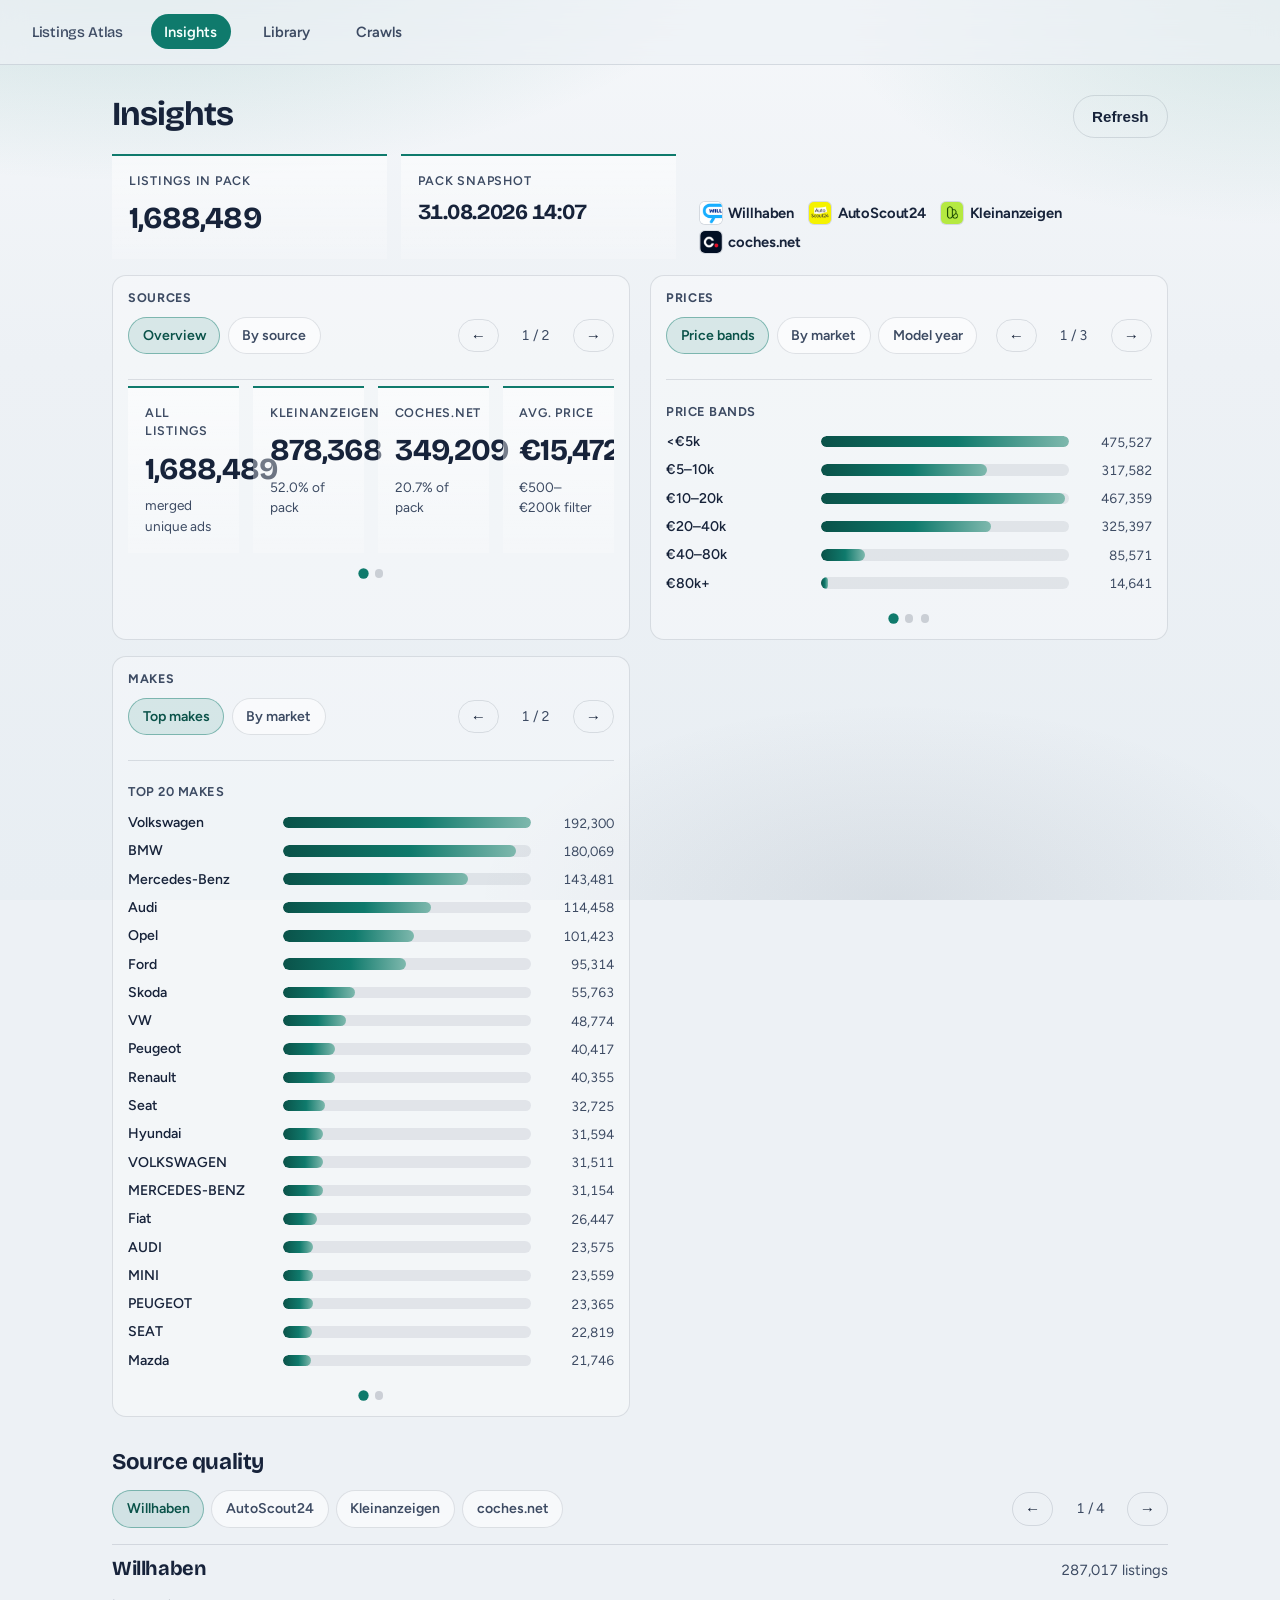
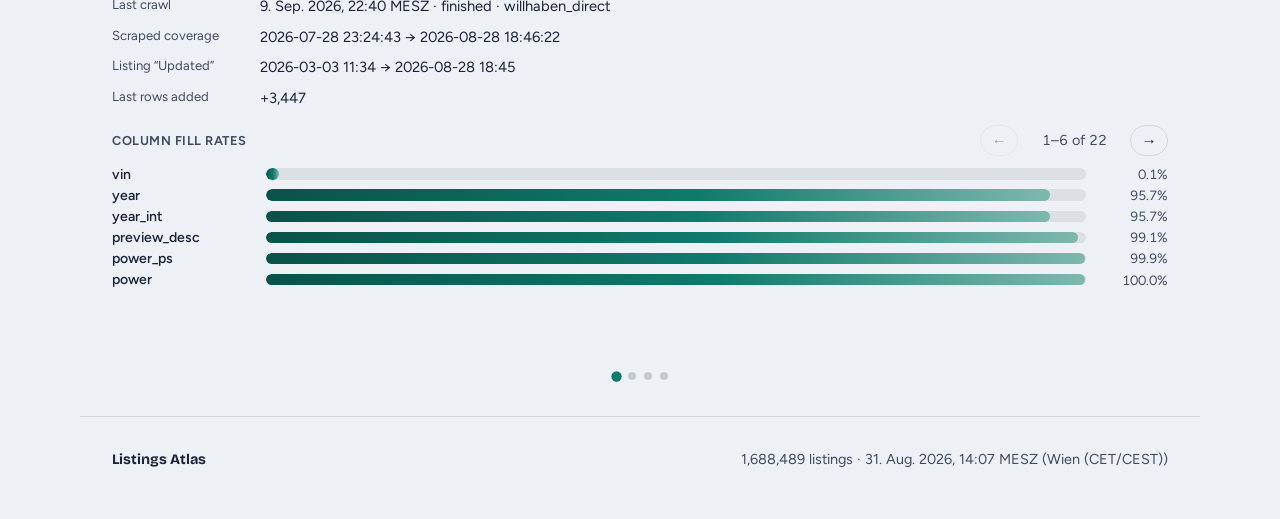
==== index.html @ 7bcf7cda "chore(atlas): publish launch UI assets: index.html" ====
<!doctype html>
<html lang="en">
  <head>
    <meta charset="utf-8" />
    <meta name="viewport" content="width=device-width, initial-scale=1" />
    <title>Listings Atlas — Willhaben · AutoScout · Kleinanzeigen · coches</title>
    <meta
      name="description"
      content="Interactive market dashboard for merged Willhaben, AutoScout24, Kleinanzeigen, and coches.net car listings."
    />
    <link rel="preconnect" href="https://fonts.googleapis.com" />
    <link rel="preconnect" href="https://fonts.gstatic.com" crossorigin />
    <link
      href="https://fonts.googleapis.com/css2?family=Bricolage+Grotesque:opsz,wght@12..96,500..800&family=Figtree:wght@400;500;600;700&display=swap"
      rel="stylesheet"
    />
    <link rel="stylesheet" href="assets/dashboard.css?v=20261003b" />
  </head>
  <body>
    <div class="atmosphere" aria-hidden="true"></div>

    <header class="site-nav">
      <a class="brand-mark" href="#insights">Listings Atlas</a>
      <nav class="panel-nav" aria-label="Primary">
        <a href="#insights" data-panel="insights">Insights</a>
        <a href="#library" data-panel="library">Library</a>
        <a href="#crawls" data-panel="crawls">Crawls</a>
      </nav>
    </header>

    <main id="top">
      <!-- Default panel -->
      <section id="insights" class="panel section insights is-active" data-panel="insights">
        <div class="section-head panel-head">
          <h2>Insights</h2>
          <button type="button" class="btn ghost board-refresh" id="sources-refresh" data-board="sources">
            Refresh
          </button>
        </div>

        <div class="insights-kpis">
          <div class="kpi-row" id="sources-kpis"></div>
          <div class="sources-head-logos" id="sources-head-logos" aria-label="Marketplace sources"></div>
        </div>
        <p class="sources-meta" id="sources-meta" hidden></p>

        <div class="insights-grid">
          <div class="insights-block" id="markets">
            <h3 class="insights-block-title">Sources</h3>
            <div id="markets-board"></div>
          </div>
          <div class="insights-block" id="prices">
            <h3 class="insights-block-title">Prices</h3>
            <div id="prices-board"></div>
          </div>
          <div class="insights-block" id="makes">
            <h3 class="insights-block-title">Makes</h3>
            <div id="makes-board"></div>
          </div>
        </div>

        <div class="insights-quality" id="sources">
          <div class="section-head panel-head panel-head--sub">
            <h3>Source quality</h3>
          </div>
          <div id="sources-board" class="sources-board"></div>
        </div>
      </section>

      <section id="library" class="panel section explore" data-panel="library">
        <div class="section-head panel-head">
          <h2>Library</h2>
        </div>

        <div id="db-gate" class="db-gate db-gate--compact">
          <p class="db-gate-hint">Connect to query listings, or load a local <code>.db</code>.</p>
          <div class="db-api-fields">
            <label class="db-api-field">
              Query API URL
              <input
                id="db-api-url"
                type="url"
                autocomplete="off"
                spellcheck="false"
                placeholder="https://listings-atlas-query.fly.dev"
              />
            </label>
            <label class="db-api-field">
              Atlas query key
              <input
                id="db-api-key"
                type="password"
                autocomplete="off"
                spellcheck="false"
                placeholder="ATLAS_QUERY_KEY"
              />
            </label>
          </div>
          <div class="db-actions">
            <button type="button" class="btn primary" id="db-api-connect">
              Connect
            </button>
            <label class="btn ghost file-btn">
              Load local .db
              <input id="db-file" type="file" accept=".db,application/octet-stream" hidden />
            </label>
          </div>
          <div id="db-progress" class="db-progress" hidden>
            <div class="db-progress-track">
              <div id="db-progress-fill" class="db-progress-fill"></div>
            </div>
            <p id="db-progress-label" class="db-progress-label">Preparing…</p>
          </div>
        </div>

        <div id="explore-app" class="explore-app" hidden>
          <form id="filter-form" class="filter-form" autocomplete="off">
            <div class="filter-essentials">
              <div class="field">
                <span>Make</span>
                <div class="combo" data-combo="make"></div>
              </div>
              <label class="field">
                <span>Model</span>
                <input name="model" type="search" placeholder="e.g. Golf" />
              </label>
            </div>

            <div id="active-filter-chips" class="active-filter-chips" hidden></div>

            <div class="filter-quick-actions">
              <button type="button" class="btn ghost" id="more-filters-btn" aria-expanded="false" aria-controls="more-filters">
                More filters
              </button>
              <button type="button" class="btn ghost" id="vin-mode-btn" aria-expanded="false" aria-controls="vin-search-panel">
                Decode VIN
              </button>
            </div>

            <div id="vin-search-panel" class="vin-search-panel" hidden>
              <label class="field">
                <span>VIN</span>
                <input
                  name="vin"
                  type="search"
                  spellcheck="false"
                  autocomplete="off"
                  placeholder="17-char VIN → decode comps"
                />
              </label>
              <label class="field field-narrow">
                <span>Year ±</span>
                <input
                  name="year_tol"
                  type="number"
                  inputmode="numeric"
                  min="0"
                  max="10"
                  value="2"
                  title="Year tolerance for VIN decode comps"
                />
              </label>
            </div>

            <div id="more-filters" class="more-filters" hidden>
              <div class="filter-grid">
                <div class="field">
                  <span>Source</span>
                  <div class="combo" data-combo="source" data-multiple="true"></div>
                </div>
                <div class="field">
                  <span>Fuel</span>
                  <div class="combo" data-combo="fuel_type"></div>
                </div>
                <div class="field">
                  <span>Transmission</span>
                  <div class="combo" data-combo="transmission"></div>
                </div>
                <div class="field">
                  <span>Body type</span>
                  <div class="combo" data-combo="body_type"></div>
                </div>
                <label class="field wide">
                  <span>Title / location / Ad ID</span>
                  <input
                    name="q"
                    type="search"
                    placeholder="Search title, location, ad id"
                  />
                </label>
              </div>

              <div class="range-grid">
                <fieldset class="range-field">
                  <legend>Price (€)</legend>
                  <div class="range-inputs">
                    <input name="price_min" type="number" inputmode="decimal" placeholder="Min" />
                    <span>–</span>
                    <input name="price_max" type="number" inputmode="decimal" placeholder="Max" />
                  </div>
                </fieldset>
                <fieldset class="range-field">
                  <legend>Year</legend>
                  <div class="range-inputs">
                    <input name="year_min" type="number" inputmode="numeric" placeholder="Min" />
                    <span>–</span>
                    <input name="year_max" type="number" inputmode="numeric" placeholder="Max" />
                  </div>
                </fieldset>
                <fieldset class="range-field">
                  <legend>Mileage (km)</legend>
                  <div class="range-inputs">
                    <input name="km_min" type="number" inputmode="numeric" placeholder="Min" />
                    <span>–</span>
                    <input name="km_max" type="number" inputmode="numeric" placeholder="Max" />
                  </div>
                </fieldset>
                <fieldset class="range-field">
                  <legend>Power (PS)</legend>
                  <div class="range-inputs">
                    <input name="ps_min" type="number" inputmode="numeric" placeholder="Min" />
                    <span>–</span>
                    <input name="ps_max" type="number" inputmode="numeric" placeholder="Max" />
                  </div>
                </fieldset>
              </div>
            </div>

            <div class="filter-actions filter-actions--inline">
              <button type="submit" class="btn primary" id="apply-filters-btn">Show results</button>
              <button type="reset" class="btn ghost">Reset</button>
              <p id="result-meta" class="result-meta">Connected — set make or filters, then show results.</p>
            </div>
          </form>

          <div id="explore-sticky-bar" class="explore-sticky-bar" hidden>
            <button type="reset" form="filter-form" class="btn ghost">Reset</button>
            <button type="submit" form="filter-form" class="btn primary" id="sticky-apply-btn">
              Show results
            </button>
          </div>

          <div id="vin-decode-panel" class="vin-decode-panel" hidden>
            <div class="vin-decode-head">
              <h3>VIN decode → comps</h3>
              <p id="vin-decode-summary" class="vin-decode-summary"></p>
            </div>
            <div id="vin-decode-stats" class="vin-decode-stats"></div>
          </div>

          <div class="table-wrap">
            <table class="results" id="results-table">
              <thead>
                <tr>
                  <th>Match</th>
                  <th>Source</th>
                  <th>Make</th>
                  <th>Model</th>
                  <th>Year</th>
                  <th>Price</th>
                  <th>Km</th>
                  <th>VIN</th>
                  <th>Fuel</th>
                  <th>Location</th>
                  <th>Link</th>
                </tr>
              </thead>
              <tbody id="results-body">
                <tr class="empty-row">
                  <td colspan="11">No query yet.</td>
                </tr>
              </tbody>
            </table>
          </div>

          <div class="pager" id="pager" hidden>
            <button type="button" class="btn ghost" id="page-prev">Previous</button>
            <span id="page-label">Page 1</span>
            <button type="button" class="btn ghost" id="page-next">Next</button>
          </div>
        </div>
      </section>

      <section id="crawls" class="panel section crawls" data-panel="crawls">
        <div class="section-head panel-head">
          <h2>Crawls</h2>
          <button type="button" class="btn ghost board-refresh" id="crawls-refresh" data-board="crawls">
            Refresh
          </button>
        </div>

        <div class="crawl-launch-panel">
          <details class="crawl-automation-settings" id="crawl-automation-settings">
            <summary>Automation credentials</summary>
            <label class="crawl-launch-field crawl-launch-field--wide">GitHub PAT (listings-atlas-)
              <input id="crawl-github-token" type="password" autocomplete="off" spellcheck="false" placeholder="github_pat_… Contents write" />
            </label>
            <label class="crawl-launch-field crawl-launch-field--wide">Webhook URL (optional)
              <input id="crawl-webhook-url" type="url" autocomplete="off" spellcheck="false" placeholder="https://api2.cursor.sh/automations/webhook/…" />
            </label>
            <label class="crawl-launch-field crawl-launch-field--wide">Bearer token (optional)
              <input id="crawl-webhook-token" type="password" autocomplete="off" spellcheck="false" placeholder="crsr_…" />
            </label>
            <button type="button" class="btn ghost" id="crawl-webhook-save">Save on this device</button>
          </details>

          <div class="crawl-launch-toolbar">
            <label class="crawl-launch-field crawl-launch-field--inline">Wave name
              <input id="crawl-wave-name" type="text" maxlength="40" placeholder="stale-first" autocomplete="off" />
            </label>
            <label class="crawl-stale-toggle">
              <input type="checkbox" id="crawl-stale-only" />
              Stale only
            </label>
            <label class="crawl-launch-field crawl-launch-field--inline crawl-fresh-hours">
              Fresh within (h)
              <input id="crawl-fresh-hours" type="number" min="1" max="720" value="168" inputmode="numeric" title="Keys crawled within this window are skipped when Stale only is checked" />
            </label>
            <span id="crawl-wave-summary" class="crawl-wave-summary">Loading sources…</span>
            <button type="button" class="btn primary" id="crawl-wave-launch" disabled>Launch all sources</button>
          </div>
          <div class="crawl-launch-toolbar crawl-consolidate-toolbar">
            <label class="crawl-stale-toggle">
              <input type="checkbox" id="crawl-consolidate-wave-only" checked />
              Last wave only
            </label>
            <button type="button" class="btn ghost" id="crawl-consolidate">
              Update listings
            </button>
          </div>
          <p class="crawl-wave-status" id="crawl-wave-status" hidden></p>

          <div id="crawl-sources-board" class="crawl-sources-board"></div>
        </div>

        <div class="kpi-row" id="crawl-kpis"></div>
        <p class="crawl-board-meta" id="crawl-board-meta">Loading crawl status…</p>
        <label class="crawl-wave-filter" id="crawl-wave-filter-label" hidden>
          <input type="checkbox" id="crawl-filter-wave" />
          <span id="crawl-filter-wave-text"></span>
        </label>

        <div class="table-wrap crawl-table-wrap">
          <table class="results crawl-table" id="crawl-runs-table">
            <thead>
              <tr>
                <th>Status</th>
                <th>Job / worker</th>
                <th>Source</th>
                <th>Makes</th>
                <th>Started (Wien)</th>
                <th>Finished (Wien)</th>
                <th>Rows</th>
                <th>Links</th>
              </tr>
            </thead>
            <tbody id="crawl-runs-body"></tbody>
          </table>
        </div>
        <p class="crawl-empty" id="crawl-empty" hidden>
          No crawls recorded yet. Launch a wave above, then Refresh.
        </p>
      </section>

      <dialog id="row-dialog" class="row-dialog">
        <form method="dialog" class="row-dialog-inner">
          <header>
            <h3 id="row-dialog-title">Listing</h3>
            <button type="submit" class="btn ghost" value="close">Close</button>
          </header>
          <div id="row-dialog-body" class="row-dialog-body"></div>
        </form>
      </dialog>
    </main>

    <footer class="site-foot">
      <span>Listings Atlas</span>
      <span id="generated-meta">Loading summary…</span>
    </footer>

    <script src="assets/dashboard.js?v=20261003b" type="module"></script>
  </body>
</html>
---- assets/dashboard.css ----
:root {
  --ink: #17233a;
  --ink-soft: #3d4b63;
  --paper: #edf1f5;
  --paper-2: #e2e8ef;
  --line: rgba(23, 35, 58, 0.12);
  --accent: #0f7a6c;
  --accent-deep: #0a5249;
  --glow: #7eb8ad;
  --warn: #b45309;
  --font-display: "Bricolage Grotesque", Georgia, serif;
  --font-body: "Figtree", system-ui, sans-serif;
  --max: 1120px;
  --radius: 14px;
}

*,
*::before,
*::after {
  box-sizing: border-box;
}

html {
  scroll-behavior: smooth;
}

body {
  margin: 0;
  color: var(--ink);
  font-family: var(--font-body);
  background: var(--paper);
  line-height: 1.5;
  min-height: 100vh;
}

.atmosphere {
  position: fixed;
  inset: 0;
  z-index: -1;
  background:
    radial-gradient(ellipse 90% 55% at 10% -10%, rgba(15, 122, 108, 0.22), transparent 55%),
    radial-gradient(ellipse 70% 50% at 100% 0%, rgba(126, 184, 173, 0.28), transparent 50%),
    radial-gradient(ellipse 60% 40% at 70% 100%, rgba(23, 35, 58, 0.08), transparent 55%),
    linear-gradient(180deg, #f5f7fa 0%, var(--paper) 40%, #e8eef3 100%);
  animation: drift 18s ease-in-out infinite alternate;
}

@keyframes drift {
  from {
    transform: scale(1) translate3d(0, 0, 0);
  }
  to {
    transform: scale(1.04) translate3d(-1.5%, 1%, 0);
  }
}

.site-nav {
  position: sticky;
  top: 0;
  z-index: 10;
  display: flex;
  align-items: center;
  justify-content: flex-start;
  gap: 1rem 1.5rem;
  flex-wrap: wrap;
  padding: 0.9rem clamp(1rem, 3vw, 2rem);
  backdrop-filter: blur(12px);
  background: rgba(237, 241, 245, 0.72);
  border-bottom: 1px solid var(--line);
}

.brand-mark {
  font-family: var(--font-display);
  font-weight: 700;
  font-size: 1.05rem;
  letter-spacing: -0.02em;
  color: var(--ink);
  text-decoration: none;
}

.site-nav nav {
  display: flex;
  flex-wrap: wrap;
  gap: 0.85rem 1.15rem;
}

.site-nav a {
  color: var(--ink-soft);
  text-decoration: none;
  font-size: 0.92rem;
  font-weight: 500;
}

.site-nav a:hover {
  color: var(--accent-deep);
}

.btn {
  display: inline-flex;
  align-items: center;
  justify-content: center;
  padding: 0.75rem 1.15rem;
  border-radius: 999px;
  text-decoration: none;
  font-weight: 600;
  font-size: 0.95rem;
  border: 1px solid transparent;
  transition: transform 0.2s ease, background 0.2s ease, color 0.2s ease;
}

.btn:hover {
  transform: translateY(-1px);
}

.btn.primary {
  background: var(--accent);
  color: #f4fffc;
}

.btn.primary:hover {
  background: var(--accent-deep);
}

.btn.ghost {
  background: transparent;
  border-color: var(--line);
  color: var(--ink);
}

.btn.ghost:hover {
  border-color: var(--accent);
  color: var(--accent-deep);
}

.section {
  max-width: var(--max);
  margin: 0 auto;
  padding: clamp(2.5rem, 6vh, 4rem) clamp(1rem, 3vw, 2rem);
  scroll-margin-top: 4.5rem;
}

.section-head {
  margin-bottom: 1.5rem;
  max-width: 46rem;
  display: flex;
  align-items: flex-start;
  justify-content: space-between;
  gap: 1rem;
}

.section-head-copy {
  min-width: 0;
  flex: 1;
}

.section-head h2 {
  margin: 0;
  font-family: var(--font-display);
  font-size: clamp(1.55rem, 3vw, 2.1rem);
  letter-spacing: -0.03em;
  line-height: 1.15;
}

.section-head p {
  margin: 0.55rem 0 0;
  color: var(--ink-soft);
}

.section-head.sources-head {
  max-width: none;
  align-items: center;
}

.sources-head .section-head-copy {
  display: flex;
  flex-wrap: wrap;
  align-items: center;
  gap: 0.65rem 1.25rem;
}

.sources-head-logos {
  display: flex;
  flex-wrap: wrap;
  align-items: center;
  gap: 0.45rem 0.95rem;
  min-width: 0;
}

.sources-head-logos:empty {
  display: none;
}

.board-refresh {
  flex: 0 0 auto;
  margin-top: 0.2rem;
}

.sources-head .board-refresh {
  margin-top: 0;
}

.board-refresh:disabled {
  opacity: 0.65;
  cursor: wait;
}

.kpi-row {
  display: grid;
  grid-template-columns: repeat(4, minmax(0, 1fr));
  gap: 0.85rem;
  margin-bottom: 1.25rem;
}

@media (max-width: 860px) {
  .kpi-row {
    grid-template-columns: repeat(2, minmax(0, 1fr));
  }
}

.kpi {
  padding: 1rem 1.05rem 1.05rem;
  border-top: 2px solid var(--accent);
  background: linear-gradient(180deg, rgba(255, 255, 255, 0.55), rgba(255, 255, 255, 0.2));
}

.kpi .label {
  display: block;
  font-size: 0.78rem;
  text-transform: uppercase;
  letter-spacing: 0.06em;
  color: var(--ink-soft);
  font-weight: 600;
}

.kpi .value {
  display: block;
  margin-top: 0.35rem;
  font-family: var(--font-display);
  font-size: clamp(1.45rem, 3vw, 1.9rem);
  font-weight: 700;
  letter-spacing: -0.03em;
}

.kpi .sub {
  display: block;
  margin-top: 0.2rem;
  font-size: 0.85rem;
  color: var(--ink-soft);
}

.section.sources .kpi-row {
  grid-template-columns: repeat(2, minmax(0, 1fr));
}

.kpi .value.kpi-when {
  white-space: nowrap;
  font-size: clamp(1.05rem, 1.8vw, 1.35rem);
  font-variant-numeric: tabular-nums;
  letter-spacing: -0.02em;
}

.source-chip {
  display: flex;
  align-items: center;
  gap: 0.4rem;
  min-width: 0;
}

.source-logo {
  width: 22px;
  height: 22px;
  border-radius: 5px;
  object-fit: cover;
  flex: 0 0 auto;
  background: #fff;
  box-shadow: 0 0 0 1px var(--line);
}

.source-chip-name {
  font-size: 0.92rem;
  font-weight: 650;
  letter-spacing: -0.01em;
  white-space: nowrap;
  overflow: hidden;
  text-overflow: ellipsis;
}

@media (max-width: 860px) {
  .section.sources .kpi-row {
    grid-template-columns: 1fr;
  }

  .sources-head .section-head-copy {
    flex-direction: column;
    align-items: flex-start;
    gap: 0.55rem;
  }
}

.chart-block {
  padding: 1rem 0 0.25rem;
}

.chart-block.grow {
  flex: 1.4;
}

.chart-label {
  font-size: 0.8rem;
  font-weight: 650;
  letter-spacing: 0.04em;
  text-transform: uppercase;
  color: var(--ink-soft);
  margin-bottom: 0.65rem;
}

.bar-chart {
  display: flex;
  flex-direction: column;
  gap: 0.45rem;
}

.bar-row {
  display: grid;
  grid-template-columns: minmax(5.5rem, 9rem) 1fr auto;
  gap: 0.65rem;
  align-items: center;
}

.bar-chart.dense .bar-row {
  grid-template-columns: 2.6rem 1fr;
  gap: 0.4rem;
}

.bar-chart.dense .bar-val {
  display: none;
}

.bar-name {
  font-size: 0.88rem;
  font-weight: 550;
  color: var(--ink);
  white-space: nowrap;
  overflow: hidden;
  text-overflow: ellipsis;
}

.bar-track {
  height: 0.72rem;
  border-radius: 999px;
  background: rgba(23, 35, 58, 0.08);
  overflow: hidden;
}

.bar-fill {
  height: 100%;
  width: 0;
  border-radius: inherit;
  background: linear-gradient(90deg, var(--accent-deep), var(--accent) 55%, var(--glow));
  transition: width 0.9s cubic-bezier(0.22, 1, 0.36, 1);
}

.bar-val {
  font-variant-numeric: tabular-nums;
  font-size: 0.84rem;
  color: var(--ink-soft);
  min-width: 4.5rem;
  text-align: right;
}

.split {
  display: flex;
  flex-wrap: wrap;
  gap: 1.5rem 2rem;
}

.split > * {
  flex: 1;
  min-width: min(100%, 280px);
}

.twin {
  display: grid;
  grid-template-columns: 1fr 1fr;
  gap: 1.5rem 2rem;
}

@media (max-width: 720px) {
  .twin {
    grid-template-columns: 1fr;
  }
}

.market-grid {
  display: grid;
  grid-template-columns: repeat(3, minmax(0, 1fr));
  gap: 1.25rem;
  margin-top: 1.5rem;
}

@media (max-width: 900px) {
  .market-grid {
    grid-template-columns: 1fr;
  }
}

.market-panel {
  padding-top: 0.35rem;
  border-top: 1px solid var(--line);
}

.market-panel h3 {
  margin: 0 0 0.75rem;
  font-family: var(--font-display);
  font-size: 1.15rem;
  letter-spacing: -0.02em;
}

.about-copy {
  max-width: 42rem;
  color: var(--ink-soft);
}

.about-copy p {
  margin: 0 0 1rem;
}

.about-copy strong {
  color: var(--ink);
}

.about-copy code {
  font-size: 0.9em;
  padding: 0.1em 0.35em;
  border-radius: 4px;
  background: rgba(23, 35, 58, 0.06);
}

.about-copy .meta {
  margin-top: 1.5rem;
  font-size: 0.9rem;
  color: var(--ink-soft);
}

.site-foot {
  max-width: var(--max);
  margin: 0 auto;
  padding: 2rem clamp(1rem, 3vw, 2rem) 3rem;
  display: flex;
  justify-content: space-between;
  gap: 1rem;
  flex-wrap: wrap;
  border-top: 1px solid var(--line);
  color: var(--ink-soft);
  font-size: 0.9rem;
}

.site-foot span:first-child {
  font-family: var(--font-display);
  font-weight: 700;
  color: var(--ink);
}

/* —— Explore / drill-down —— */
.db-gate {
  padding: 1.1rem 0 1.4rem;
  border-top: 1px solid var(--line);
}

.db-gate-copy {
  margin: 0 0 1rem;
  max-width: 40rem;
  color: var(--ink-soft);
}

.db-gate-copy code {
  font-size: 0.9em;
  padding: 0.1em 0.35em;
  border-radius: 4px;
  background: rgba(23, 35, 58, 0.06);
}

.db-api-fields {
  display: grid;
  gap: 0.75rem;
  max-width: 36rem;
  margin: 0 0 1rem;
}

.db-api-field {
  display: flex;
  flex-direction: column;
  gap: 0.35rem;
  font-size: 0.85rem;
  font-weight: 600;
  color: var(--ink-soft);
}

.db-api-field input {
  font: inherit;
  font-weight: 500;
  color: var(--ink);
  padding: 0.55rem 0.7rem;
  border: 1px solid var(--line);
  border-radius: 8px;
  background: rgba(255, 255, 255, 0.72);
}

.db-actions {
  display: flex;
  flex-wrap: wrap;
  gap: 0.65rem;
}

.file-btn {
  cursor: pointer;
}

.db-progress {
  margin-top: 1rem;
  max-width: 28rem;
}

.db-progress-track {
  height: 0.55rem;
  border-radius: 999px;
  background: rgba(23, 35, 58, 0.1);
  overflow: hidden;
}

.db-progress-fill {
  height: 100%;
  width: 0%;
  background: linear-gradient(90deg, var(--accent-deep), var(--accent));
  transition: width 0.2s ease;
}

.db-progress-label {
  margin: 0.45rem 0 0;
  font-size: 0.88rem;
  color: var(--ink-soft);
}

.filter-form {
  margin-top: 0.5rem;
  padding-bottom: 4.5rem;
}

.filter-essentials {
  display: grid;
  grid-template-columns: 1fr 1fr;
  gap: 0.85rem 1rem;
}

@media (max-width: 560px) {
  .filter-essentials {
    grid-template-columns: 1fr;
  }
}

.active-filter-chips {
  display: flex;
  flex-wrap: wrap;
  gap: 0.45rem;
  margin: 0.85rem 0 0.25rem;
  min-height: 1.75rem;
}

.active-filter-chip {
  appearance: none;
  border: 1px solid rgba(15, 122, 108, 0.35);
  background: rgba(15, 122, 108, 0.12);
  color: var(--accent-deep);
  font: inherit;
  font-size: 0.9rem;
  font-weight: 700;
  padding: 0.4rem 0.75rem;
  border-radius: 999px;
  cursor: pointer;
}

.active-filter-chip:hover,
.active-filter-chip:focus-visible {
  outline: 2px solid rgba(15, 122, 108, 0.35);
  outline-offset: 1px;
}

.filter-quick-actions {
  display: flex;
  flex-wrap: wrap;
  gap: 0.55rem;
  margin: 0.85rem 0 0.35rem;
}

.vin-search-panel {
  display: grid;
  grid-template-columns: 1fr minmax(5rem, 7rem);
  gap: 0.85rem 1rem;
  margin-top: 0.75rem;
  padding: 0.85rem;
  border: 1px solid var(--line);
  border-radius: 12px;
  background: rgba(255, 255, 255, 0.4);
}

@media (max-width: 560px) {
  .vin-search-panel {
    grid-template-columns: 1fr;
  }
}

.more-filters {
  margin-top: 0.85rem;
  padding: 0.9rem;
  border: 1px solid var(--line);
  border-radius: 12px;
  background: rgba(255, 255, 255, 0.35);
}

.explore-sticky-bar {
  position: fixed;
  left: 0;
  right: 0;
  bottom: 0;
  z-index: 40;
  display: flex;
  gap: 0.65rem;
  padding: 0.75rem 1rem calc(0.75rem + env(safe-area-inset-bottom, 0px));
  background: rgba(246, 248, 251, 0.92);
  border-top: 1px solid var(--line);
  backdrop-filter: blur(10px);
  box-shadow: 0 -8px 24px rgba(23, 35, 58, 0.08);
}

.explore-sticky-bar .btn {
  flex: 1;
  min-height: 2.75rem;
}

.explore-sticky-bar .btn.primary {
  flex: 2;
}

@media (min-width: 901px) {
  .explore-sticky-bar {
    display: none;
  }

  .filter-form {
    padding-bottom: 0;
  }
}

.filter-grid {
  display: grid;
  grid-template-columns: repeat(3, minmax(0, 1fr));
  gap: 0.85rem 1rem;
}

@media (max-width: 900px) {
  .filter-grid {
    grid-template-columns: 1fr 1fr;
  }
}

@media (max-width: 560px) {
  .filter-grid {
    grid-template-columns: 1fr;
  }
}

.field {
  display: flex;
  flex-direction: column;
  gap: 0.35rem;
  font-size: 0.82rem;
  font-weight: 650;
  letter-spacing: 0.03em;
  text-transform: uppercase;
  color: var(--ink-soft);
}

.field.wide {
  grid-column: 1 / -1;
}

.field input,
.range-inputs input {
  font: inherit;
  font-size: 0.95rem;
  font-weight: 500;
  text-transform: none;
  letter-spacing: 0;
  color: var(--ink);
  padding: 0.65rem 0.75rem;
  border: 1px solid var(--line);
  border-radius: 10px;
  background: rgba(255, 255, 255, 0.55);
}

.field input:focus,
.range-inputs input:focus,
.combo-control:focus-within {
  outline: 2px solid rgba(15, 122, 108, 0.35);
  outline-offset: 1px;
}

.range-grid {
  display: grid;
  grid-template-columns: repeat(4, minmax(0, 1fr));
  gap: 0.85rem 1rem;
  margin-top: 1rem;
}

@media (max-width: 900px) {
  .range-grid {
    grid-template-columns: 1fr 1fr;
  }
}

.range-field {
  margin: 0;
  padding: 0;
  border: 0;
}

.range-field legend {
  padding: 0;
  margin-bottom: 0.35rem;
  font-size: 0.82rem;
  font-weight: 650;
  letter-spacing: 0.03em;
  text-transform: uppercase;
  color: var(--ink-soft);
}

.range-inputs {
  display: flex;
  align-items: center;
  gap: 0.4rem;
}

.range-inputs input {
  width: 100%;
  min-width: 0;
}

.range-inputs span {
  color: var(--ink-soft);
}

.filter-actions {
  display: flex;
  flex-wrap: wrap;
  align-items: center;
  gap: 0.65rem 0.85rem;
  margin-top: 1.1rem;
}

.result-meta {
  margin: 0;
  color: var(--ink-soft);
  font-size: 0.92rem;
}

.combo {
  position: relative;
  text-transform: none;
  letter-spacing: 0;
  font-weight: 500;
}

.combo-control {
  display: flex;
  flex-wrap: wrap;
  gap: 0.35rem;
  align-items: center;
  min-height: 2.55rem;
  padding: 0.3rem 0.45rem;
  border: 1px solid var(--line);
  border-radius: 10px;
  background: rgba(255, 255, 255, 0.55);
}

.combo-control.has-selection {
  border-color: rgba(15, 122, 108, 0.45);
  background: rgba(15, 122, 108, 0.08);
}

.combo-control input {
  flex: 1;
  min-width: 6rem;
  border: 0;
  background: transparent;
  padding: 0.35rem 0.4rem;
  font: inherit;
  font-weight: 600;
  color: var(--ink);
}

.combo-control input:focus {
  outline: none;
}

.combo-chips {
  display: contents;
}

.combo-chip {
  border: 0;
  border-radius: 999px;
  padding: 0.35rem 0.65rem;
  background: rgba(15, 122, 108, 0.16);
  color: var(--accent-deep);
  font: inherit;
  font-size: 0.86rem;
  font-weight: 700;
  cursor: pointer;
}

.combo-list {
  position: absolute;
  z-index: 60;
  left: 0;
  right: 0;
  top: calc(100% + 4px);
  max-height: 220px;
  overflow: auto;
  border: 1px solid var(--line);
  border-radius: 10px;
  background: #f7fafb;
  box-shadow: 0 12px 30px rgba(23, 35, 58, 0.12);
}

.combo-option,
.combo-empty {
  display: block;
  width: 100%;
  text-align: left;
  border: 0;
  background: transparent;
  padding: 0.55rem 0.75rem;
  font: inherit;
  color: var(--ink);
  cursor: pointer;
}

.combo-option:hover,
.combo-option.is-selected {
  background: rgba(15, 122, 108, 0.1);
}

.combo-empty {
  color: var(--ink-soft);
  cursor: default;
}

.table-wrap {
  margin-top: 1.25rem;
  overflow: auto;
  border-top: 1px solid var(--line);
}

.results {
  width: 100%;
  border-collapse: collapse;
  font-size: 0.92rem;
}

.results th,
.results td {
  padding: 0.7rem 0.55rem;
  text-align: left;
  border-bottom: 1px solid var(--line);
  white-space: nowrap;
}

.results th {
  font-size: 0.75rem;
  text-transform: uppercase;
  letter-spacing: 0.04em;
  color: var(--ink-soft);
  font-weight: 700;
  position: sticky;
  top: 0;
  background: rgba(237, 241, 245, 0.92);
  backdrop-filter: blur(8px);
}

.result-row {
  cursor: pointer;
  transition: background 0.15s ease;
}

.result-row:hover {
  background: rgba(15, 122, 108, 0.07);
}

.empty-row td {
  color: var(--ink-soft);
  padding: 1.2rem 0.55rem;
}

.pager {
  display: flex;
  align-items: center;
  justify-content: flex-start;
  gap: 0.75rem;
  margin-top: 0.9rem;
}

.pager span {
  font-size: 0.9rem;
  color: var(--ink-soft);
}

.row-dialog {
  border: 0;
  padding: 0;
  max-width: min(640px, 94vw);
  width: 100%;
  border-radius: 16px;
  background: #f4f7f9;
  color: var(--ink);
  box-shadow: 0 24px 60px rgba(23, 35, 58, 0.25);
}

.row-dialog::backdrop {
  background: rgba(23, 35, 58, 0.45);
}

.row-dialog-inner {
  margin: 0;
}

.row-dialog-inner header {
  display: flex;
  justify-content: space-between;
  gap: 1rem;
  align-items: start;
  padding: 1rem 1.1rem 0.75rem;
  border-bottom: 1px solid var(--line);
}

.row-dialog-inner h3 {
  margin: 0;
  font-family: var(--font-display);
  font-size: 1.2rem;
  letter-spacing: -0.02em;
}

.row-dialog-body {
  padding: 0.85rem 1.1rem 1.2rem;
  max-height: min(70vh, 520px);
  overflow: auto;
}

.row-dl {
  margin: 0;
  display: grid;
  gap: 0.65rem;
}

.row-dl > div {
  display: grid;
  grid-template-columns: minmax(7rem, 9rem) 1fr;
  gap: 0.65rem;
}

.row-dl dt {
  margin: 0;
  font-size: 0.75rem;
  text-transform: uppercase;
  letter-spacing: 0.04em;
  color: var(--ink-soft);
  font-weight: 700;
}

.row-dl dd {
  margin: 0;
  overflow-wrap: anywhere;
}

.row-dl a {
  color: var(--accent-deep);
}

/* —— Crawl monitor —— */
.crawl-phone-steps {
  margin: 0 0 1.35rem;
  padding-left: 1.25rem;
  max-width: 38rem;
  color: var(--ink);
  font-size: 0.95rem;
  line-height: 1.5;
}

.crawl-phone-steps li + li {
  margin-top: 0.4rem;
}

.crawls .crawl-board-meta,
.crawl-hint,
.crawl-empty {
  color: var(--ink-soft);
  font-size: 0.92rem;
  margin: 0.35rem 0 1rem;
}

.crawls .crawl-ui-build {
  margin-left: 0.45rem;
  font-size: 0.72rem;
  font-weight: 500;
  letter-spacing: 0.02em;
  color: var(--ink-soft);
  vertical-align: middle;
}

.crawl-empty {
  padding: 1rem 0 0.25rem;
  border-top: 1px dashed var(--line);
}

.crawl-table .crawl-job {
  font-weight: 600;
}

.crawl-table .crawl-meta {
  font-size: 0.8rem;
  color: var(--ink-soft);
}

.crawl-table .crawl-makes {
  max-width: 11rem;
  overflow: hidden;
  text-overflow: ellipsis;
}

.crawl-table td.num {
  font-variant-numeric: tabular-nums;
}

.crawl-links a {
  color: var(--accent-deep);
  text-decoration: none;
  font-weight: 600;
}

.crawl-links a:hover {
  text-decoration: underline;
}

.crawl-status {
  display: inline-block;
  font-size: 0.75rem;
  font-weight: 700;
  letter-spacing: 0.04em;
  text-transform: uppercase;
  padding: 0.2rem 0;
  border-bottom: 2px solid var(--line);
}

.crawl-status--running {
  color: var(--accent-deep);
  border-bottom-color: var(--accent);
}

.crawl-status--queued {
  color: var(--ink-soft);
  border-bottom-color: rgba(61, 75, 99, 0.35);
}

.crawl-status--unspawned {
  color: var(--warn);
  border-bottom-color: var(--warn);
}

.crawl-status--finished {
  color: var(--ink);
  border-bottom-color: var(--ink);
}

.crawl-status--failed {
  color: #9f1239;
  border-bottom-color: #9f1239;
}

.crawl-status--cancelled {
  color: var(--warn);
  border-bottom-color: var(--warn);
}

.crawl-launch-panel {
  margin-bottom: 1.25rem;
}

.crawl-launch-toolbar {
  display: flex;
  flex-wrap: wrap;
  align-items: flex-end;
  gap: 0.75rem 1rem;
  margin: 1rem 0;
  padding: 0.85rem 1rem;
  border: 1px solid var(--line);
  border-radius: var(--radius);
  background: rgba(255, 255, 255, 0.45);
}

.crawl-consolidate-toolbar {
  margin-top: 0;
  align-items: center;
}

.crawl-consolidate-hint {
  flex: 1 1 14rem;
  font-size: 0.88rem;
  color: var(--ink-soft);
}

.crawl-wave-summary {
  flex: 1 1 12rem;
  font-size: 0.92rem;
  color: var(--ink-soft);
  min-width: 10rem;
}

.crawl-stale-toggle {
  display: flex;
  align-items: center;
  gap: 0.4rem;
  font-size: 0.92rem;
  color: var(--ink-soft);
  white-space: nowrap;
}

.crawl-launch-field--inline {
  min-width: 8rem;
}

.crawl-launch-field--wide input {
  min-width: min(100%, 22rem);
}

.crawl-sources-board {
  margin-top: 0.5rem;
}

.crawl-source-card .source-card-head {
  align-items: center;
}

.crawl-source-toggle {
  display: flex;
  align-items: center;
  gap: 0.35rem;
  font-size: 0.88rem;
  font-weight: 600;
  color: var(--ink-soft);
}

.crawl-source-meta dd {
  overflow-wrap: anywhere;
}

.crawl-stale-keys code {
  font-size: 0.78rem;
  margin-right: 0.25rem;
}

.crawl-stale-more,
.crawl-never {
  color: var(--ink-soft);
  font-size: 0.88rem;
}

.crawl-stale-empty {
  color: var(--ink-soft);
  font-size: 0.88rem;
}

.crawl-source-params {
  margin-top: 0.75rem;
}

.crawl-catalog {
  margin: 0 0 1.75rem;
  padding-top: 0.15rem;
}

.crawl-launch-intro {
  margin-top: 0.35rem;
  max-width: 42rem;
}

.crawl-jobs {
  display: flex;
  flex-direction: column;
  gap: 0;
}

.crawl-job-row {
  display: grid;
  grid-template-columns: minmax(10rem, 13rem) 1fr;
  gap: 0.85rem 1.25rem;
  padding: 1rem 0;
  border-bottom: 1px solid var(--line);
  align-items: start;
}

@media (max-width: 760px) {
  .crawl-job-row {
    grid-template-columns: 1fr;
    gap: 0.45rem;
  }
}

.crawl-job-id code {
  font-size: 0.88rem;
  font-weight: 600;
}

.crawl-job-check {
  display: flex;
  align-items: flex-start;
  gap: 0.55rem;
  font-weight: 600;
  cursor: pointer;
}

.crawl-job-check input {
  margin-top: 0.25rem;
  width: 1.1rem;
  height: 1.1rem;
  accent-color: var(--accent-deep);
}

.crawl-job-check code {
  font-size: 0.88rem;
  font-weight: 600;
}

.crawl-job-copy {
  display: flex;
  flex-direction: column;
  gap: 0.25rem;
  color: var(--ink-soft);
  font-size: 0.92rem;
}

.crawl-job-copy strong {
  color: var(--ink);
  font-weight: 650;
}

.crawl-job-meta-inline {
  display: flex;
  flex-wrap: wrap;
  gap: 0.35rem;
  font-size: 0.82rem;
  color: var(--ink-soft);
}

.crawl-launch-params {
  display: flex;
  flex-wrap: wrap;
  gap: 0.65rem 0.85rem;
  margin-top: 0.55rem;
}

.crawl-launch-field {
  display: flex;
  flex-direction: column;
  gap: 0.2rem;
  font-size: 0.72rem;
  font-weight: 700;
  letter-spacing: 0.04em;
  text-transform: uppercase;
  color: var(--ink-soft);
}

.crawl-launch-field input {
  min-width: 5.5rem;
  max-width: 11rem;
  padding: 0.4rem 0.55rem;
  border: 1px solid var(--line);
  border-radius: 0;
  background: rgba(255, 255, 255, 0.55);
  color: var(--ink);
  font: inherit;
  font-size: 0.9rem;
  font-weight: 500;
  letter-spacing: normal;
  text-transform: none;
}

.crawl-launch-field--makes {
  flex: 1 1 12rem;
}

.crawl-launch-field--makes input {
  max-width: none;
  width: 100%;
}

.crawl-prompt-preview {
  margin: 0.55rem 0 0;
  padding: 0.55rem 0.65rem;
  border-left: 2px solid var(--line);
  font-size: 0.8rem;
  line-height: 1.45;
  color: var(--ink-soft);
  max-width: 40rem;
}

.crawl-job-actions {
  display: flex;
  flex-direction: column;
  gap: 0.45rem;
  align-items: stretch;
}

.crawl-wave-bar {
  display: flex;
  flex-wrap: wrap;
  align-items: center;
  justify-content: space-between;
  gap: 0.75rem 1.25rem;
  margin: 1rem 0 0.35rem;
  padding-top: 0.85rem;
  border-top: 1px solid var(--line);
  position: sticky;
  bottom: 0;
  background: var(--paper, #f6f3ec);
  z-index: 2;
}

.crawl-wave-status {
  margin: 0.35rem 0 0;
  font-size: 0.92rem;
  color: var(--ink);
}

.crawl-wave-status--error {
  color: #9f1239;
}

.crawl-automation-settings {
  margin: 0.85rem 0 1rem;
  padding: 0.65rem 0;
  border-top: 1px dashed var(--line);
  border-bottom: 1px dashed var(--line);
}

.crawl-automation-settings summary {
  cursor: pointer;
  font-weight: 650;
}

.crawl-automation-settings .crawl-launch-field {
  margin: 0.65rem 0;
}

.crawl-wave-filter {
  display: flex;
  align-items: center;
  gap: 0.45rem;
  margin: 0 0 0.75rem;
  font-size: 0.88rem;
  color: var(--ink-soft);
}
.crawl-job-actions .btn {
  width: 100%;
  text-align: center;
  box-sizing: border-box;
}

.crawl-job-actions a.btn[aria-disabled="true"],
.crawl-job-actions a.crawl-launch-web[aria-disabled="true"] {
  opacity: 0.45;
  pointer-events: none;
  cursor: not-allowed;
}

.crawl-launch-web {
  display: block;
  text-align: center;
  font-size: 0.78rem;
  color: var(--ink-soft);
  text-decoration: underline;
  text-underline-offset: 0.15em;
}

.crawl-launch-web:hover {
  color: var(--accent-deep);
}

@media (max-width: 760px) {
  .crawl-job-actions {
    flex-direction: row;
    flex-wrap: wrap;
  }

  .crawl-job-actions .btn {
    width: auto;
    flex: 1 1 auto;
  }
}

/* —— Sources health —— */
.sources-meta {
  color: var(--ink-soft);
  font-size: 0.92rem;
  margin: 0.35rem 0 1rem;
}

.sources-meta[hidden] {
  display: none;
}

.sources-board {
  margin-top: 0.25rem;
}

/* —— Sources carousel —— */
.sources-carousel {
  display: flex;
  flex-direction: column;
  gap: 1rem;
}

.carousel-toolbar {
  display: flex;
  flex-wrap: wrap;
  align-items: center;
  justify-content: space-between;
  gap: 0.75rem 1rem;
}

.carousel-tabs {
  display: flex;
  flex-wrap: wrap;
  gap: 0.45rem;
}

.carousel-tab {
  padding: 0.45rem 0.85rem;
  border: 1px solid var(--line);
  border-radius: 999px;
  background: rgba(255, 255, 255, 0.55);
  color: var(--ink-soft);
  font: inherit;
  font-size: 0.88rem;
  font-weight: 600;
  cursor: pointer;
  transition: background 0.15s ease, color 0.15s ease, border-color 0.15s ease;
}

.carousel-tab:hover {
  color: var(--accent-deep);
  border-color: rgba(15, 122, 108, 0.35);
}

.carousel-tab.is-active {
  background: rgba(15, 122, 108, 0.12);
  border-color: rgba(15, 122, 108, 0.45);
  color: var(--accent-deep);
}

.carousel-nav {
  display: flex;
  align-items: center;
  gap: 0.55rem;
}

.carousel-nav .btn {
  padding: 0.45rem 0.75rem;
  min-width: 2.5rem;
}

.carousel-nav .btn:disabled {
  opacity: 0.4;
  cursor: not-allowed;
  transform: none;
}

.carousel-counter {
  font-size: 0.88rem;
  color: var(--ink-soft);
  font-variant-numeric: tabular-nums;
  min-width: 3.5rem;
  text-align: center;
}

.carousel-viewport {
  overflow: hidden;
  border-top: 1px solid var(--line);
  padding-top: 0.35rem;
}

.carousel-track {
  display: block;
}

.carousel-slide {
  display: none;
  width: 100%;
  min-width: 0;
  box-sizing: border-box;
}

.carousel-slide.is-active {
  display: block;
}

.carousel-slide[hidden] {
  display: none !important;
}

.carousel-dots {
  display: flex;
  justify-content: center;
  gap: 0.45rem;
}

.carousel-dot {
  width: 0.55rem;
  height: 0.55rem;
  padding: 0;
  border: 0;
  border-radius: 999px;
  background: rgba(23, 35, 58, 0.18);
  cursor: pointer;
  transition: background 0.15s ease, transform 0.15s ease;
}

.carousel-dot.is-active {
  background: var(--accent);
  transform: scale(1.15);
}

.dashboard-carousel .kpi-row {
  margin-bottom: 0;
}

.dashboard-slide .chart-block:last-child,
.dashboard-slide .split:last-child,
.dashboard-slide .market-grid:last-child {
  margin-bottom: 0;
}

@media (max-width: 640px) {
  .carousel-toolbar {
    flex-direction: column;
    align-items: stretch;
  }

  .carousel-nav {
    justify-content: center;
  }
}

.source-card {
  padding-top: 0.15rem;
}

.source-card-head {
  display: flex;
  align-items: baseline;
  justify-content: space-between;
  gap: 1rem;
  margin-bottom: 0.75rem;
}

.source-card-head h3 {
  margin: 0;
  font-family: var(--font-display);
  font-size: 1.25rem;
  letter-spacing: -0.02em;
}

.source-rows {
  margin: 0;
  color: var(--ink-soft);
  font-size: 0.92rem;
  font-variant-numeric: tabular-nums;
}

.source-meta {
  display: grid;
  gap: 0.55rem;
  margin: 0 0 1rem;
}

.source-meta > div {
  display: grid;
  grid-template-columns: 8.5rem minmax(0, 1fr);
  gap: 0.5rem 0.75rem;
}

.source-meta dt {
  margin: 0;
  color: var(--ink-soft);
  font-size: 0.82rem;
}

.source-meta dd {
  margin: 0;
  overflow-wrap: anywhere;
  font-size: 0.92rem;
}

.quality-head {
  display: flex;
  flex-wrap: wrap;
  align-items: center;
  justify-content: space-between;
  gap: 0.5rem 0.75rem;
  margin-bottom: 0.5rem;
}

.source-quality .chart-label {
  margin: 0;
}

.quality-pager {
  margin: 0;
}

.quality-pager .btn {
  padding: 0.35rem 0.65rem;
  min-width: 2.25rem;
}

.quality-pager .btn:disabled {
  opacity: 0.4;
  cursor: not-allowed;
  transform: none;
}

.quality-page-info {
  font-size: 0.85rem;
  color: var(--ink-soft);
  font-variant-numeric: tabular-nums;
  min-width: 5.5rem;
  text-align: center;
}

.quality-page-info--solo {
  min-width: auto;
}

.source-quality-bars {
  min-height: 12rem;
}

.source-empty {
  margin: 0;
  color: var(--ink-soft);
  font-size: 0.92rem;
}


/* --- Panel shell (Insights / Library / Crawls) --- */

.panel-nav {
  display: flex;
  flex-wrap: wrap;
  gap: 0.25rem;
  margin-left: 0.25rem;
}

.panel-nav a {
  padding: 0.4rem 0.85rem;
  border-radius: 999px;
  color: var(--ink-soft);
  text-decoration: none;
  font-size: 0.92rem;
  font-weight: 600;
}

.panel-nav a:hover {
  color: var(--accent-deep);
  background: rgba(15, 122, 108, 0.08);
}

.panel-nav a.is-active {
  color: #f4fffc;
  background: var(--accent);
}

.panel.section {
  display: none;
  padding-top: clamp(1.35rem, 3vh, 2rem);
  padding-bottom: clamp(1.75rem, 4vh, 2.75rem);
}

.panel.section.is-active {
  display: block;
}

.panel-head {
  max-width: none;
  align-items: center;
  margin-bottom: 1rem;
}

.panel-head h2 {
  margin: 0;
}

.panel-head--sub {
  margin-top: 1.75rem;
  margin-bottom: 0.75rem;
}

.panel-head--sub h3 {
  margin: 0;
  font-family: var(--font-display);
  font-size: clamp(1.15rem, 2.2vw, 1.4rem);
  letter-spacing: -0.02em;
}

.insights-kpis {
  display: flex;
  flex-wrap: wrap;
  align-items: flex-end;
  gap: 0.85rem 1.5rem;
  margin-bottom: 1rem;
}

.insights-kpis .kpi-row {
  flex: 1 1 18rem;
  margin-bottom: 0;
  grid-template-columns: repeat(2, minmax(0, 1fr));
}

.insights-kpis .sources-head-logos {
  flex: 1 1 12rem;
  padding-bottom: 0.35rem;
}

.insights-grid {
  display: grid;
  grid-template-columns: repeat(2, minmax(0, 1fr));
  gap: 1rem 1.25rem;
}

.insights-block {
  min-width: 0;
  padding: 0.85rem 0.95rem 1rem;
  border: 1px solid var(--line);
  border-radius: var(--radius);
  background: rgba(255, 255, 255, 0.35);
}

.insights-block-title {
  margin: 0 0 0.55rem;
  font-size: 0.78rem;
  font-weight: 700;
  letter-spacing: 0.05em;
  text-transform: uppercase;
  color: var(--ink-soft);
}

.insights-block .dashboard-carousel,
.insights-block .sources-carousel {
  margin-top: 0;
}

.insights-block .carousel-toolbar {
  margin-bottom: 0.55rem;
}

.twin-block {
  display: grid;
  grid-template-columns: 1fr 1fr;
  gap: 0.85rem;
}

.twin-block .chart-block {
  padding-top: 0;
}

.insights-quality {
  margin-top: 0.5rem;
}

.db-gate--compact {
  padding: 0.85rem 0 1rem;
}

.db-gate--compact .db-gate-copy {
  display: none;
}

.db-gate-hint {
  margin: 0 0 0.75rem;
  color: var(--ink-soft);
  font-size: 0.92rem;
}

.db-gate--compact .db-api-fields {
  margin-bottom: 0.65rem;
}

.site-foot #generated-meta {
  max-width: min(36rem, 70vw);
  overflow: hidden;
  text-overflow: ellipsis;
  white-space: nowrap;
}

@media (max-width: 900px) {
  .insights-grid {
    grid-template-columns: 1fr;
  }

  .twin-block {
    grid-template-columns: 1fr;
  }
}

@media (max-width: 640px) {
  .insights-kpis .kpi-row {
    grid-template-columns: 1fr;
  }

  .panel-nav a {
    padding: 0.4rem 0.65rem;
    font-size: 0.88rem;
  }
}
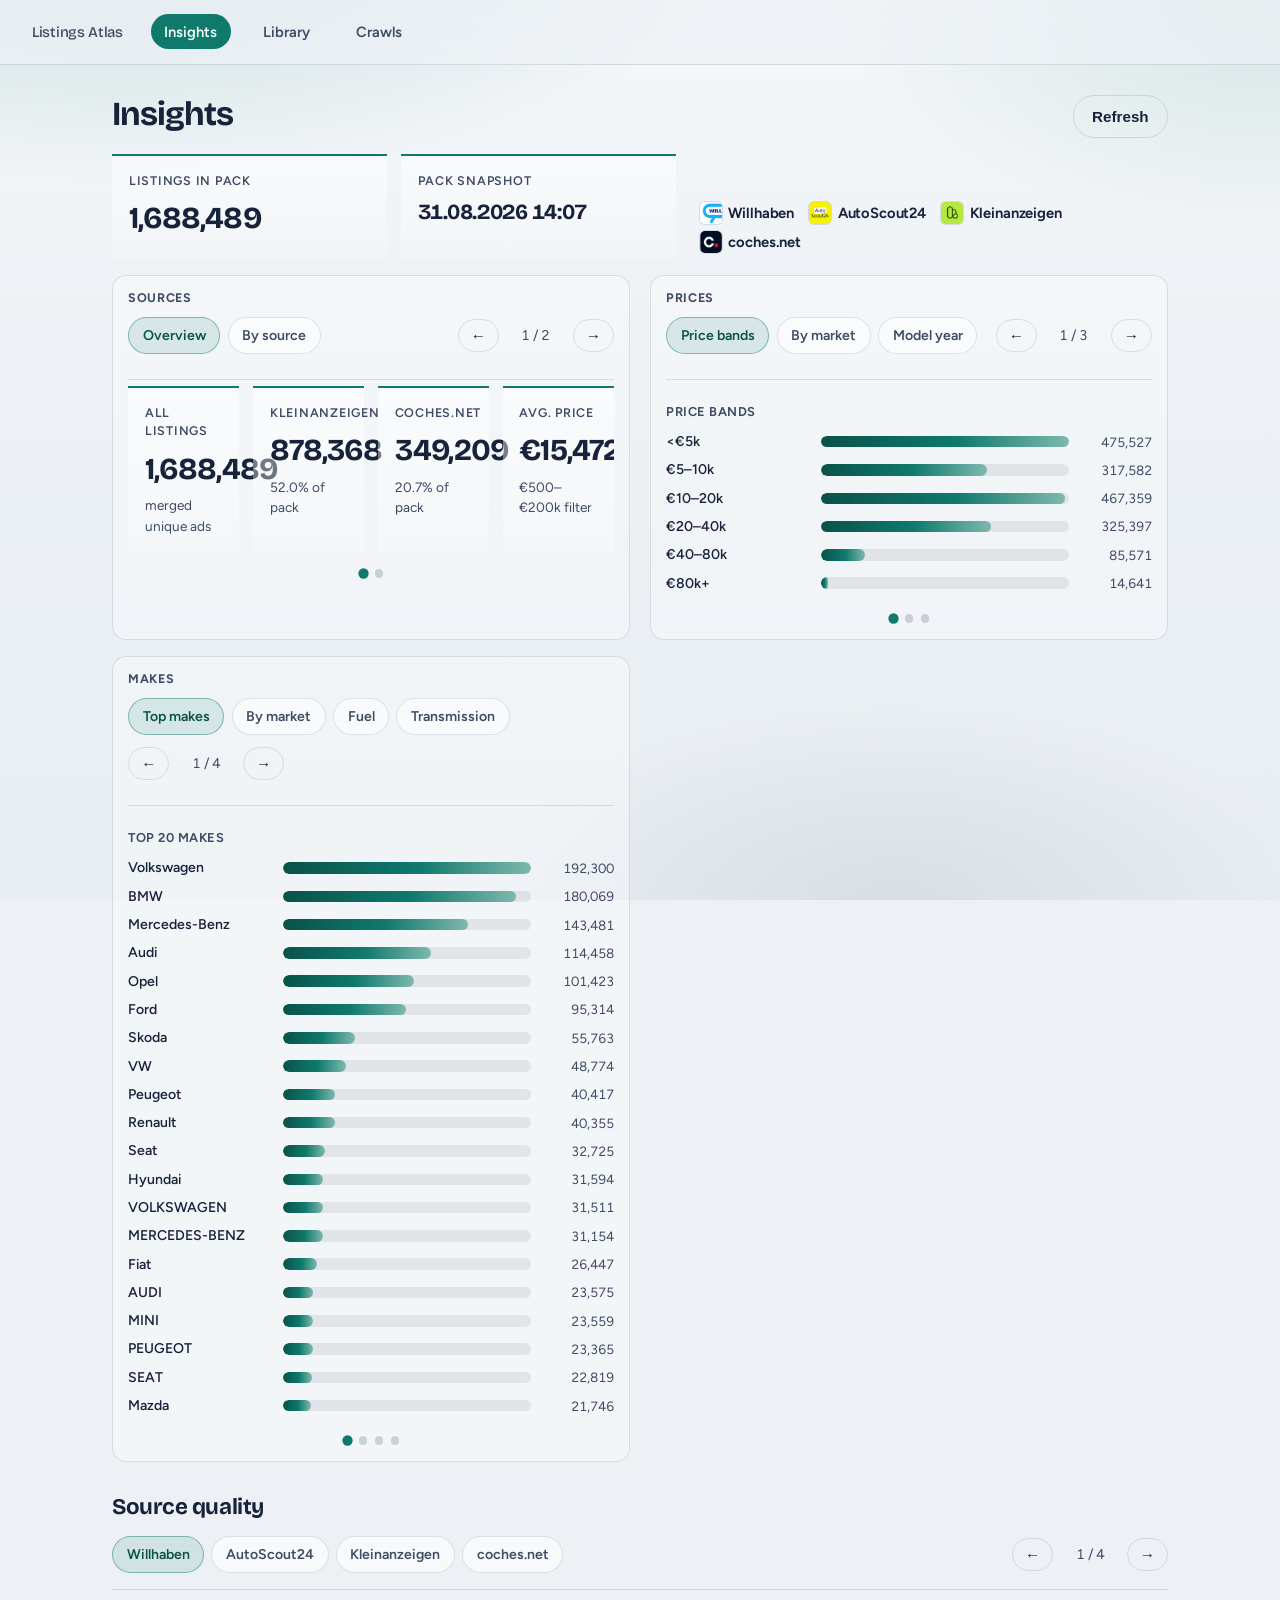
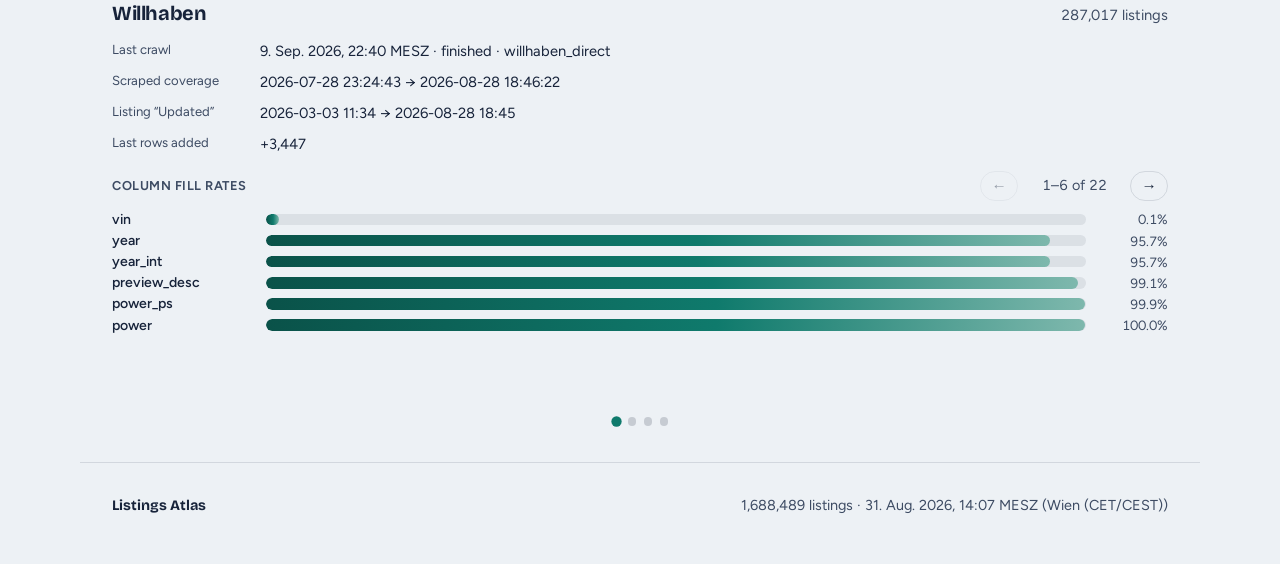
==== commit b203e6c4: "chore(atlas): publish launch UI assets: index.html" ====
--- a/index.html
+++ b/index.html
@@ -14,7 +14,7 @@
       href="https://fonts.googleapis.com/css2?family=Bricolage+Grotesque:opsz,wght@12..96,500..800&family=Figtree:wght@400;500;600;700&display=swap"
       rel="stylesheet"
     />
-    <link rel="stylesheet" href="assets/dashboard.css?v=20261003b" />
+    <link rel="stylesheet" href="assets/dashboard.css?v=20261004a" />
   </head>
   <body>
     <div class="atmosphere" aria-hidden="true"></div>
@@ -378,6 +378,6 @@
       <span id="generated-meta">Loading summary…</span>
     </footer>
 
-    <script src="assets/dashboard.js?v=20261003b" type="module"></script>
+    <script src="assets/dashboard.js?v=20261004a" type="module"></script>
   </body>
 </html>
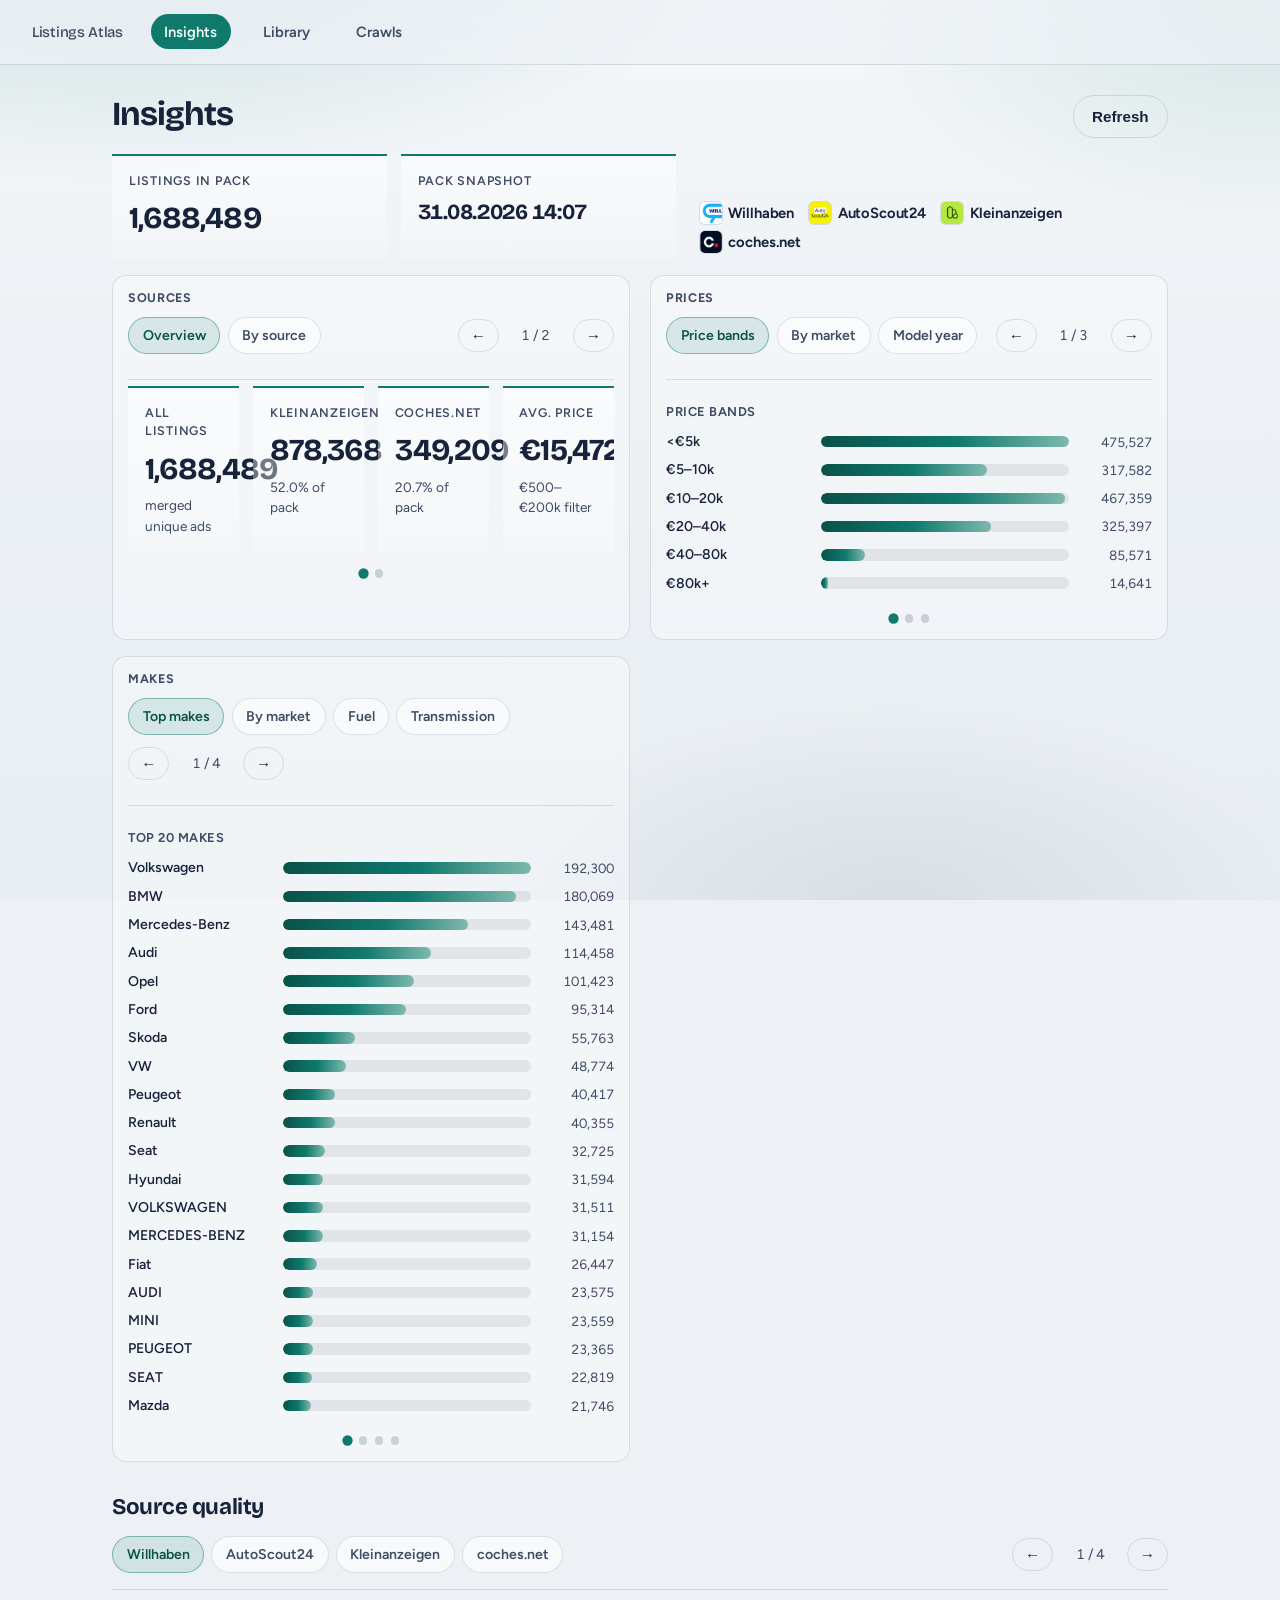
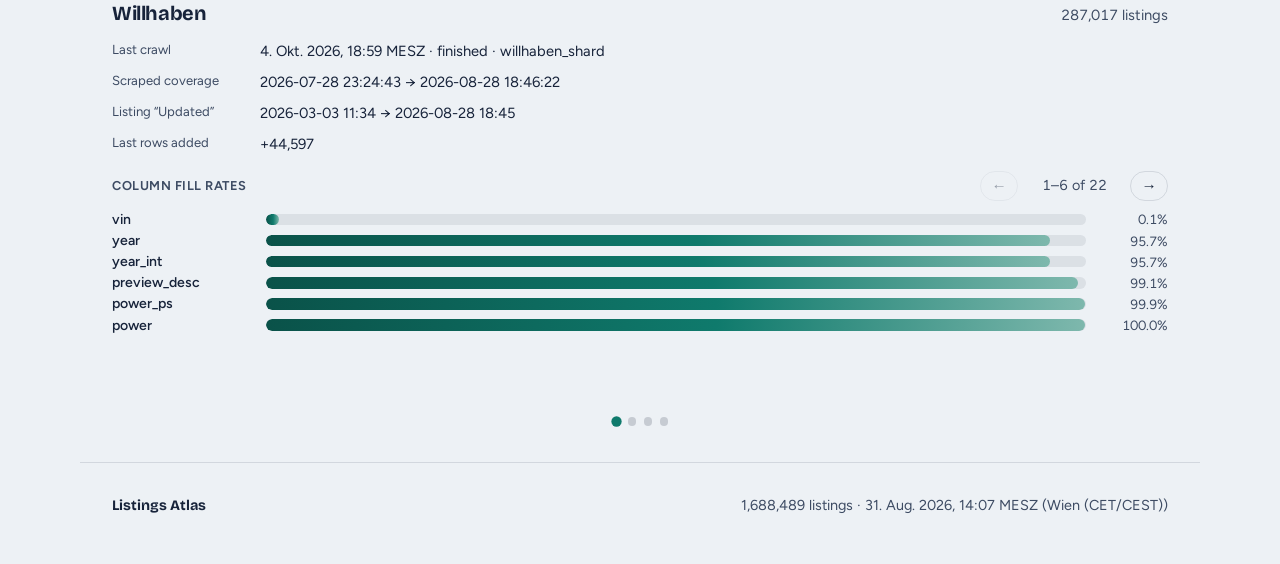
==== commit 8248efe8: "fix(atlas): boot Crawl Board independent of summary.json: index.html" ====
--- a/index.html
+++ b/index.html
@@ -14,7 +14,7 @@
       href="https://fonts.googleapis.com/css2?family=Bricolage+Grotesque:opsz,wght@12..96,500..800&family=Figtree:wght@400;500;600;700&display=swap"
       rel="stylesheet"
     />
-    <link rel="stylesheet" href="assets/dashboard.css?v=20261004a" />
+    <link rel="stylesheet" href="assets/dashboard.css?v=20261003b" />
   </head>
   <body>
     <div class="atmosphere" aria-hidden="true"></div>
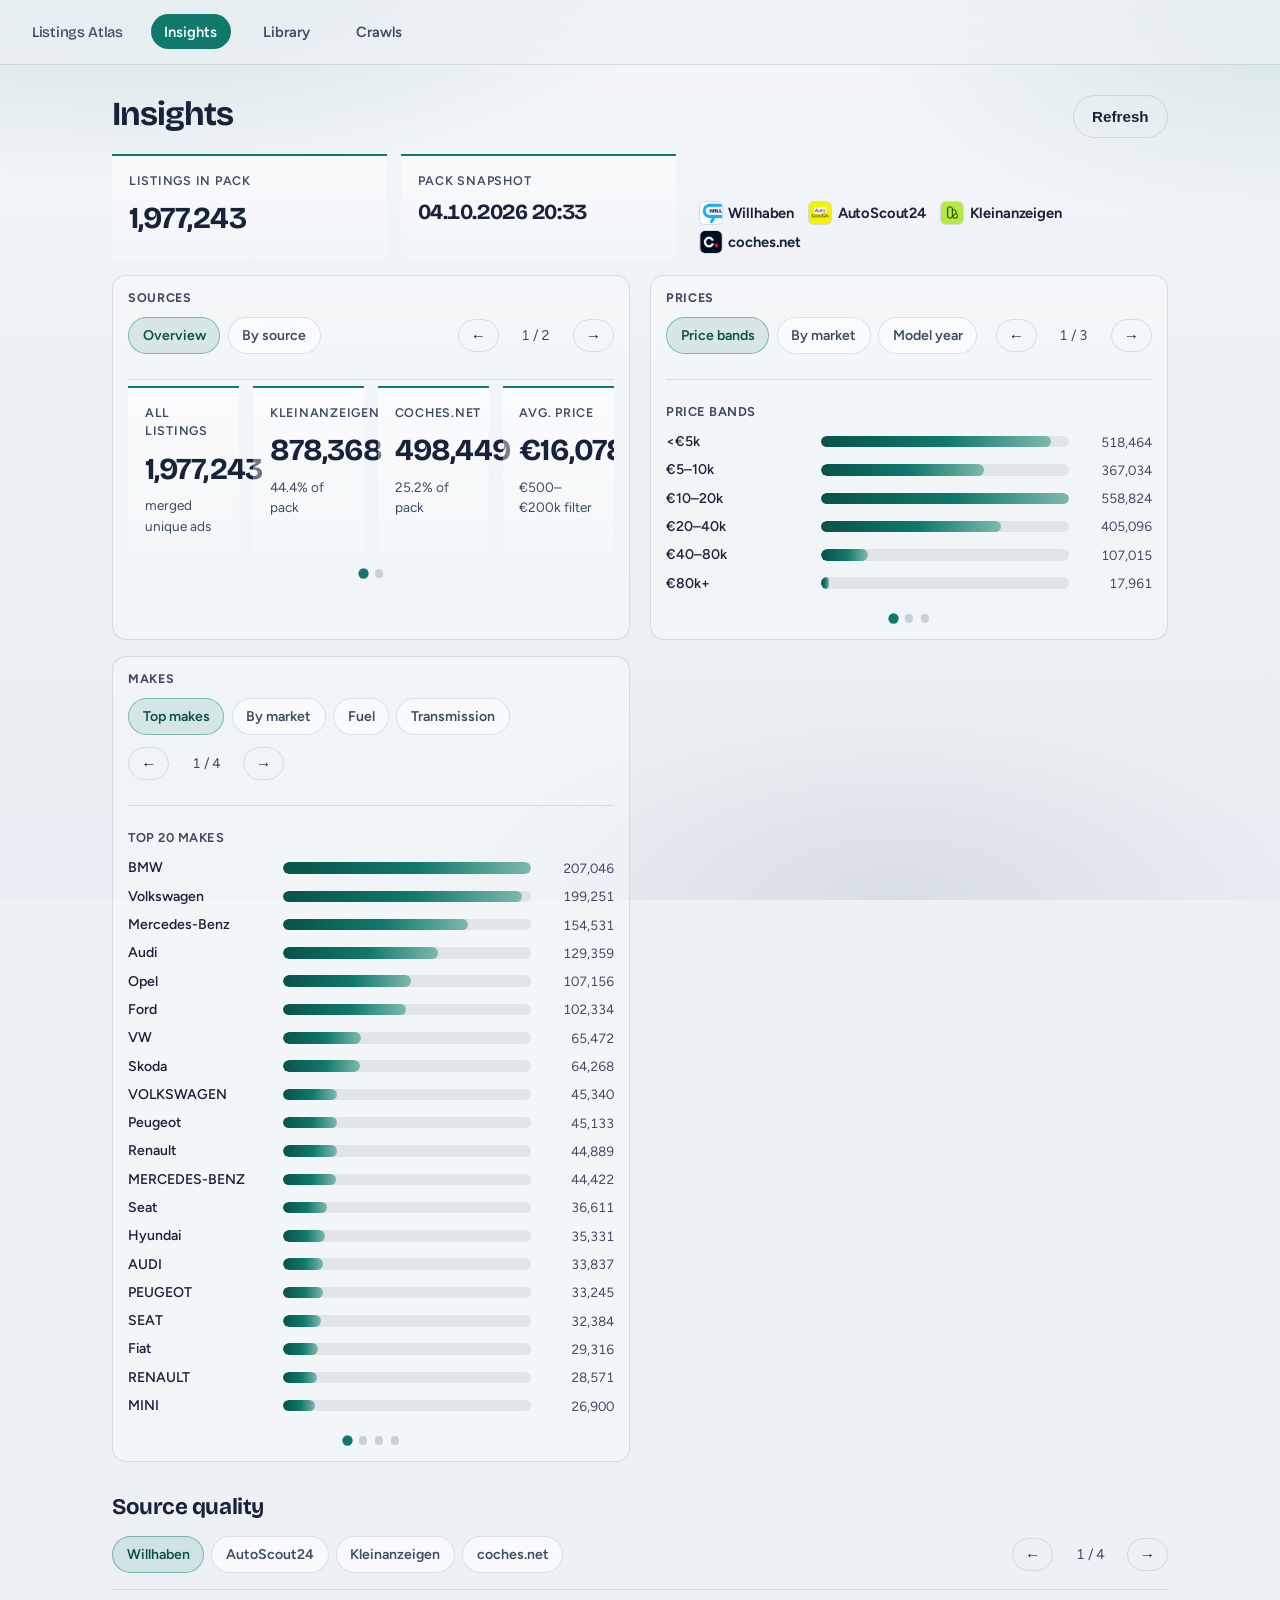
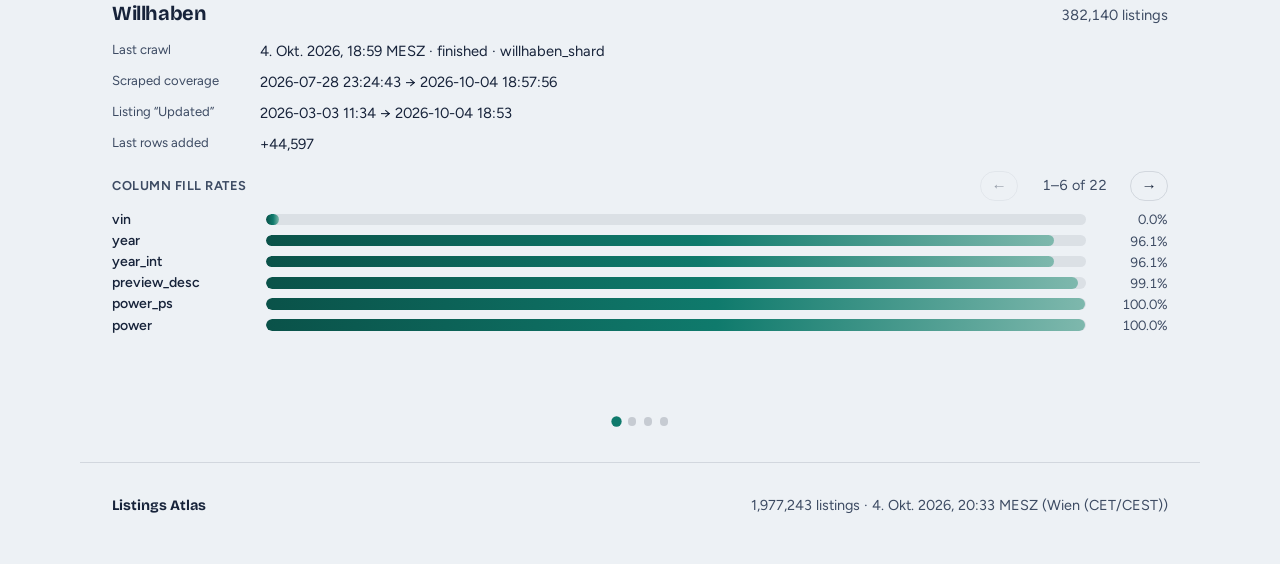
==== commit 12bfca7c: "fix(atlas): chronological Crawl runs table: index.html" ====
--- a/index.html
+++ b/index.html
@@ -14,7 +14,7 @@
       href="https://fonts.googleapis.com/css2?family=Bricolage+Grotesque:opsz,wght@12..96,500..800&family=Figtree:wght@400;500;600;700&display=swap"
       rel="stylesheet"
     />
-    <link rel="stylesheet" href="assets/dashboard.css?v=20261003b" />
+    <link rel="stylesheet" href="assets/dashboard.css?v=20261004a" />
   </head>
   <body>
     <div class="atmosphere" aria-hidden="true"></div>
@@ -378,6 +378,6 @@
       <span id="generated-meta">Loading summary…</span>
     </footer>
 
-    <script src="assets/dashboard.js?v=20261004a" type="module"></script>
+    <script src="assets/dashboard.js?v=20261007a" type="module"></script>
   </body>
 </html>
--- a/assets/dashboard.css
+++ b/assets/dashboard.css
@@ -1495,6 +1495,8 @@
   overflow: hidden;
   border-top: 1px solid var(--line);
   padding-top: 0.35rem;
+  /* Prefer vertical page scroll; horizontal swipes change slides in JS. */
+  touch-action: pan-y;
 }
 
 .carousel-track {
@@ -1651,6 +1653,7 @@
 
 .source-quality-bars {
   min-height: 12rem;
+  touch-action: pan-y;
 }
 
 .source-empty {
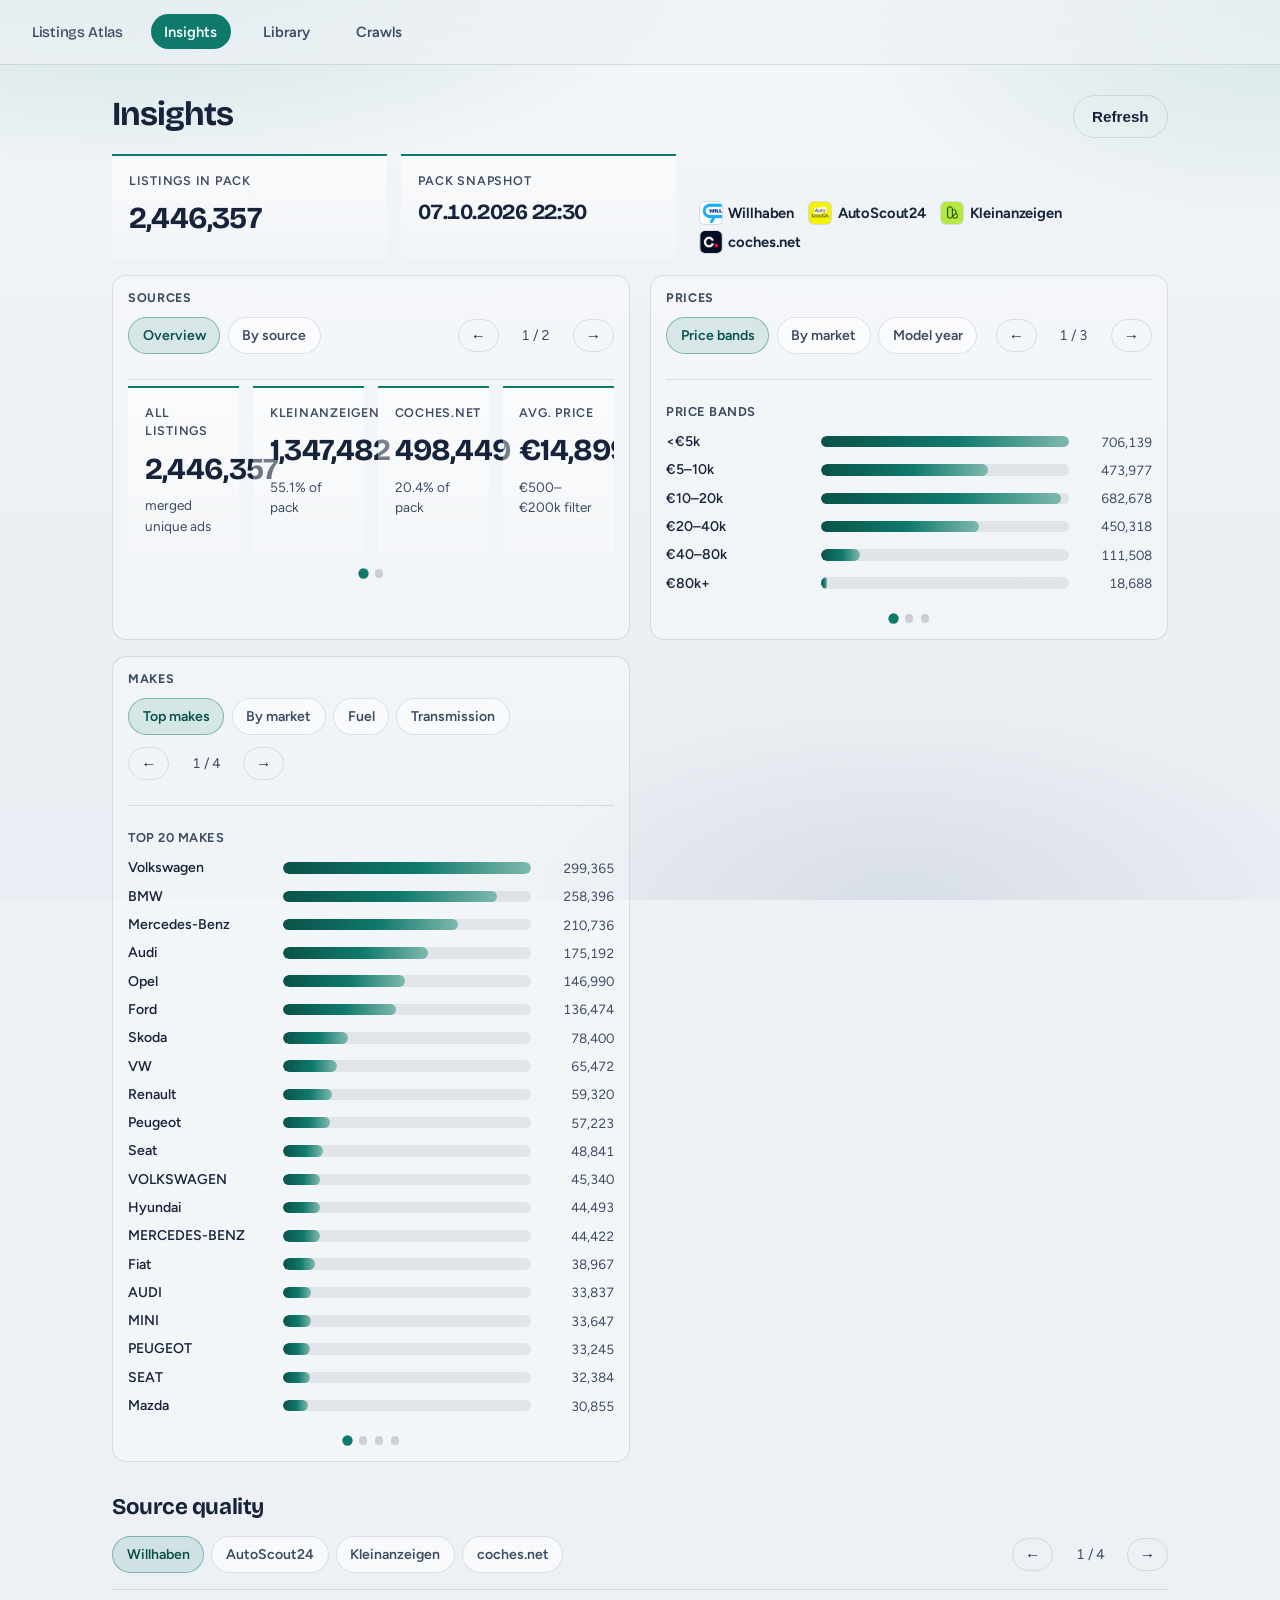
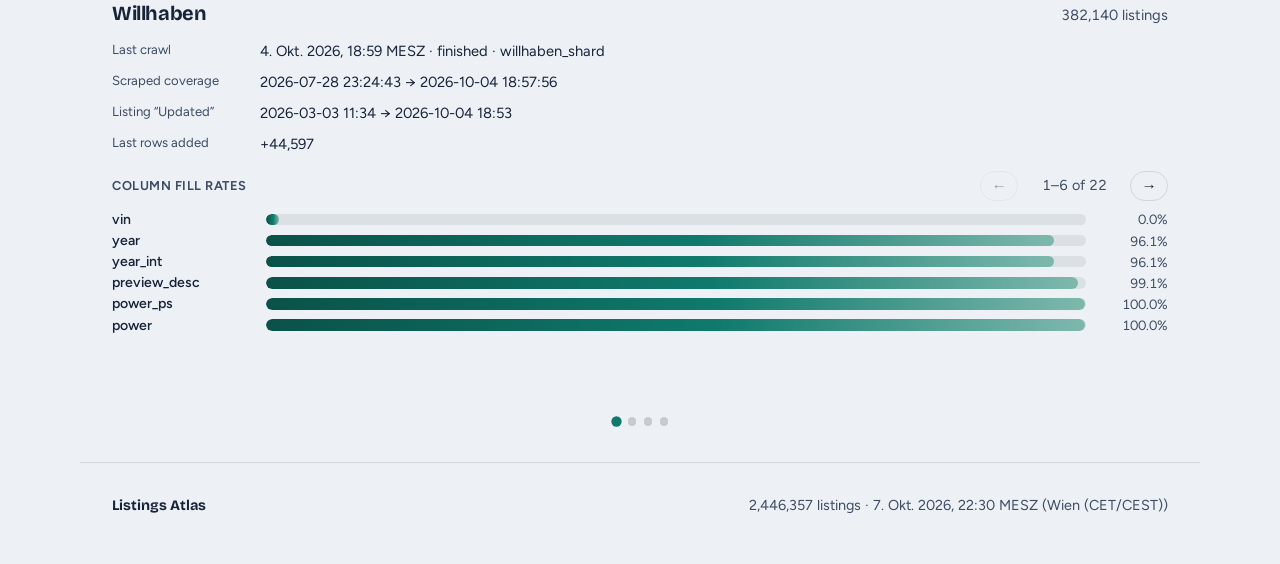
==== commit 58cfb87d: "chore(atlas): sync UI assets from Cursor main: index.html" ====
(no text change in the page or its own stylesheets)
